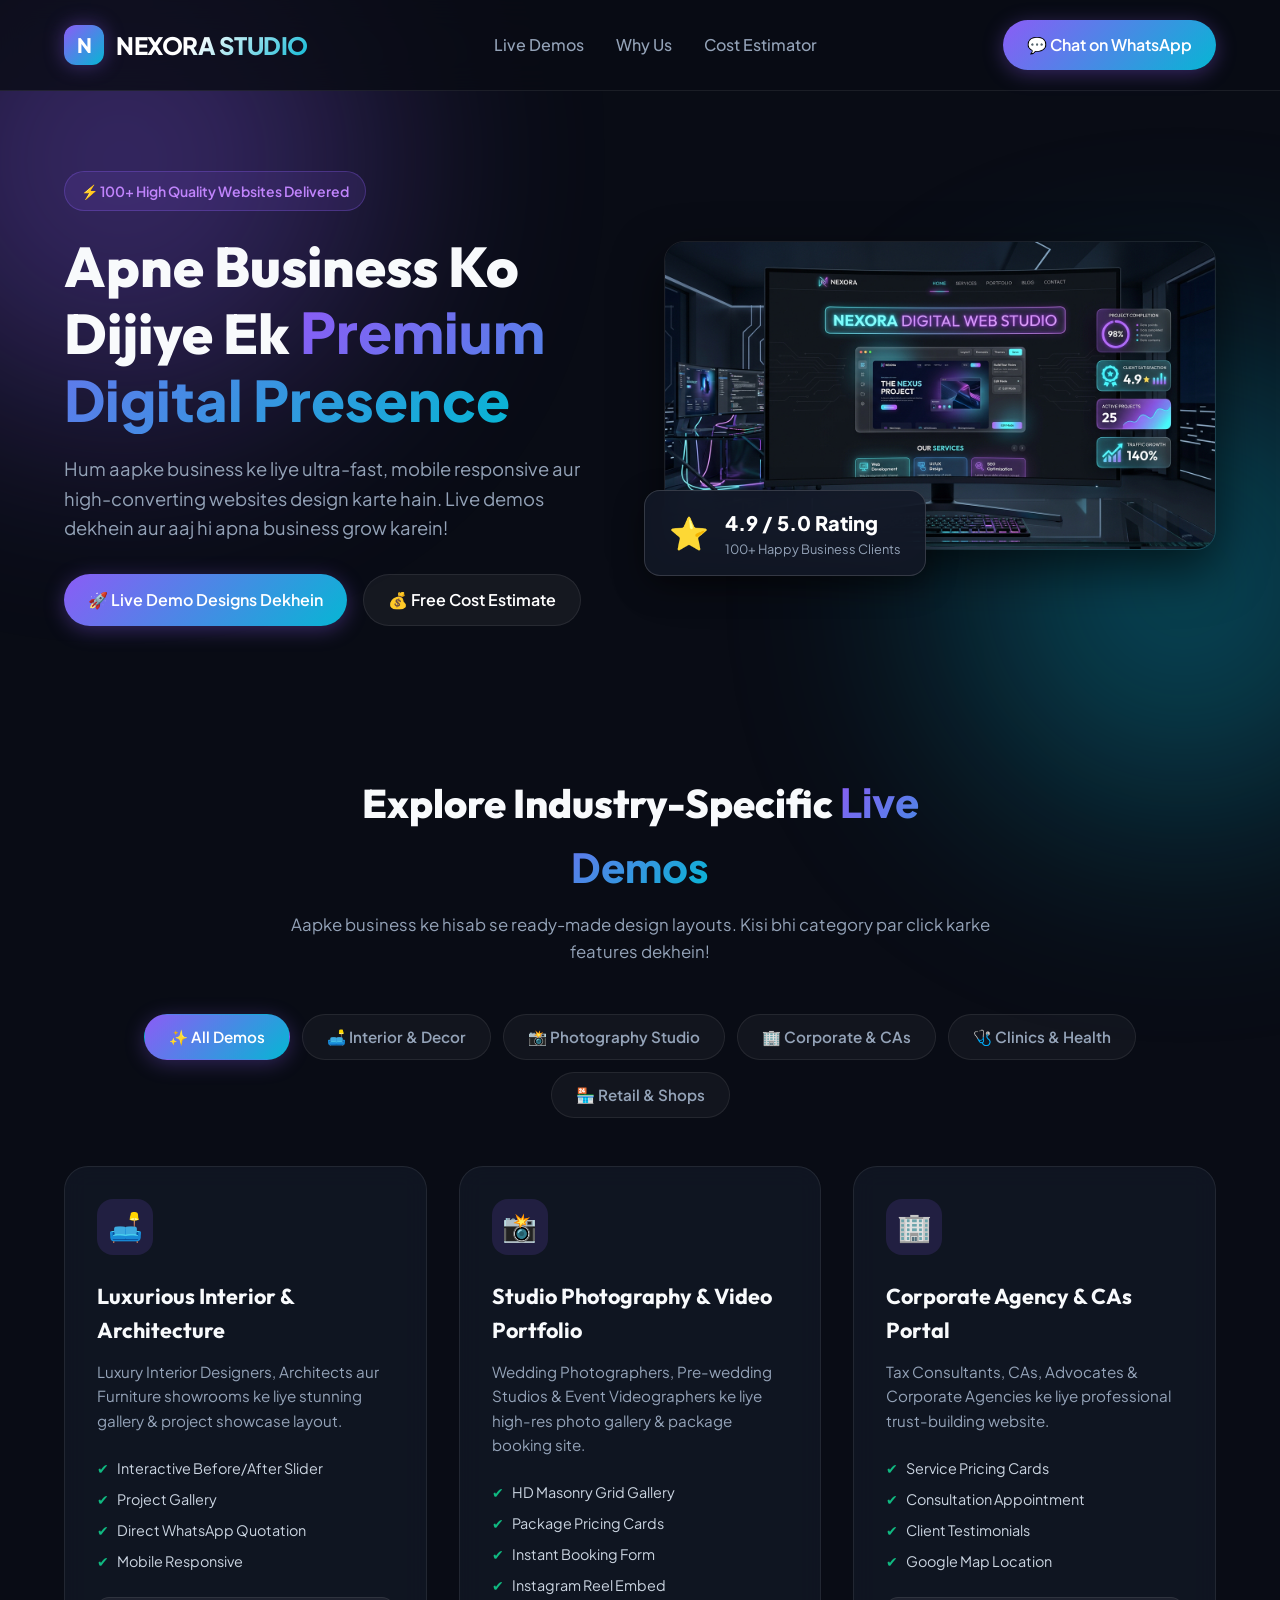
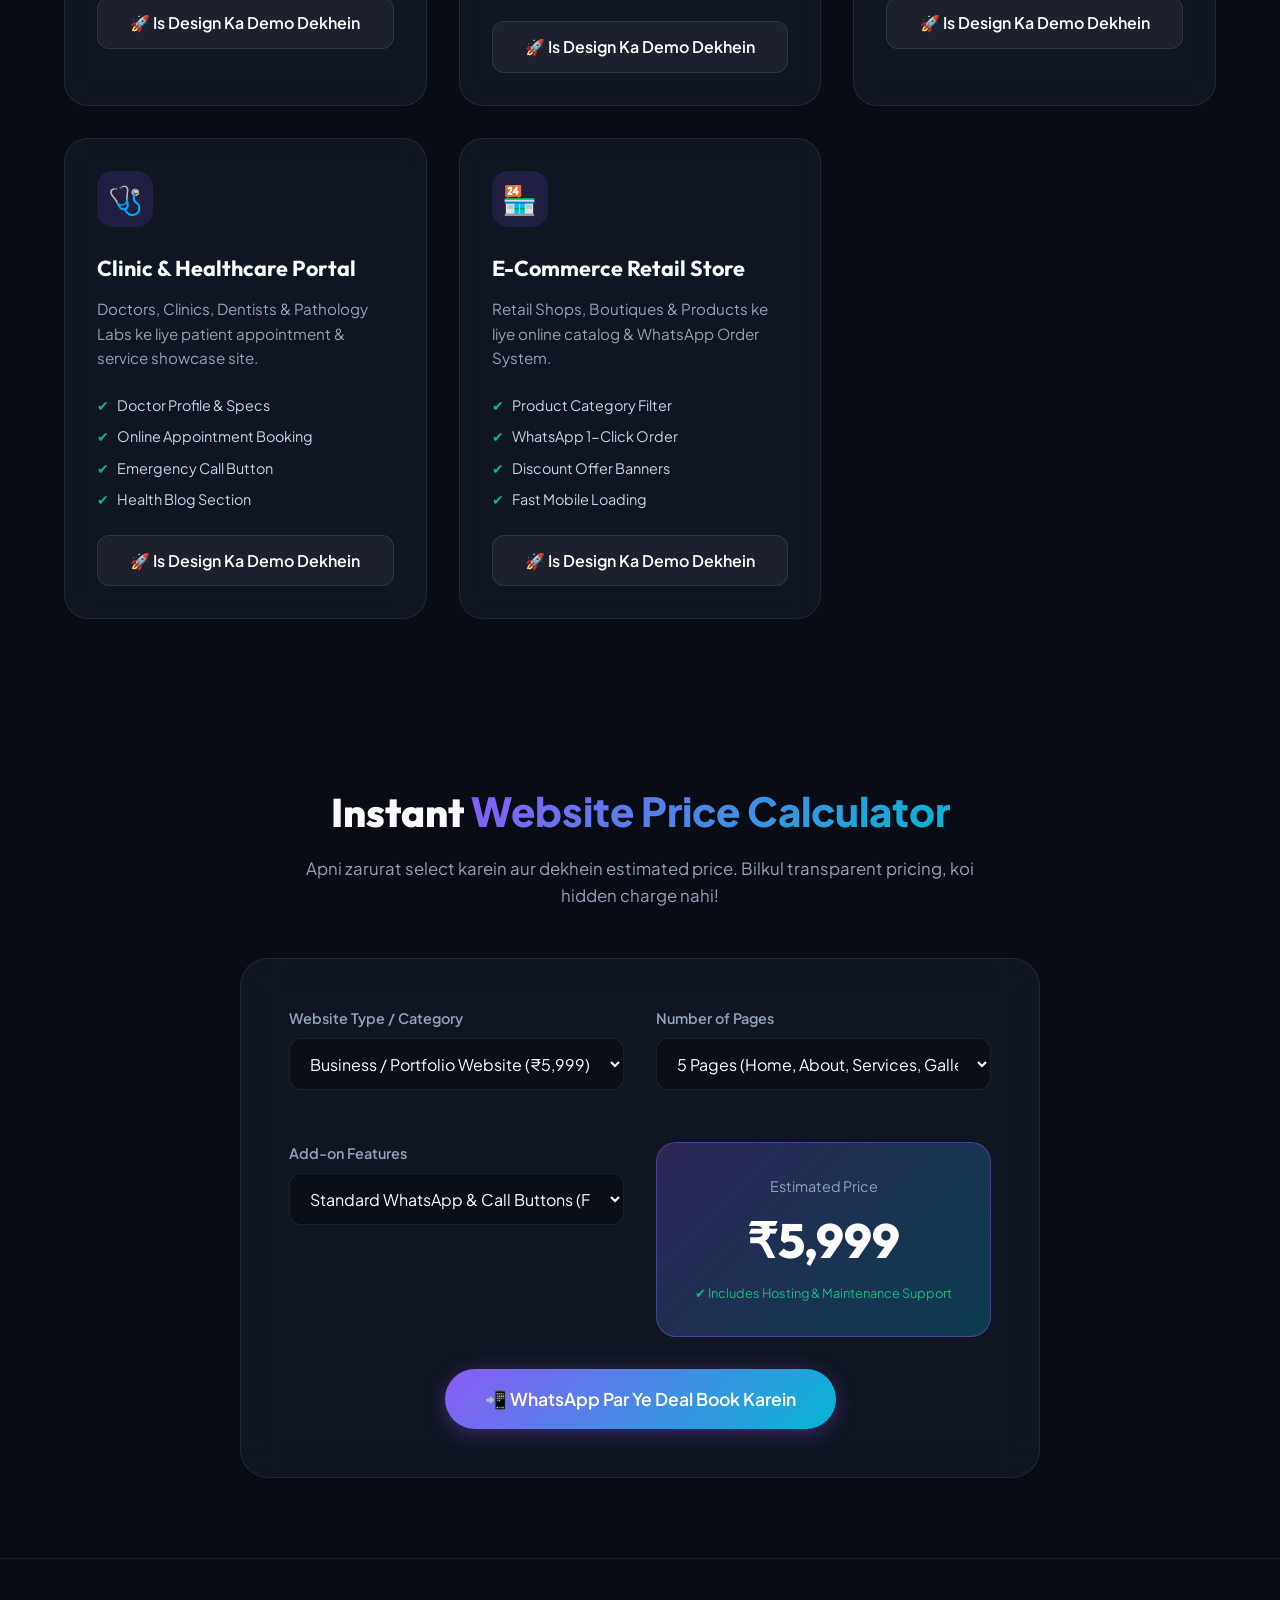
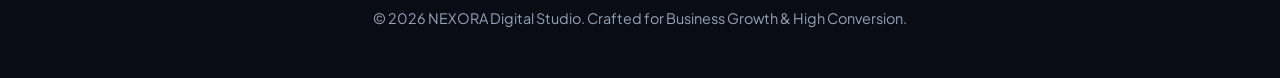
==== demo.html @ 4895cbcc "Update estimated price to ₹5,999 in cost calculator" ====
<!DOCTYPE html>
<html lang="en">
<head>
  <meta charset="UTF-8">
  <meta name="viewport" content="width=device-width, initial-scale=1.0">
  <title>NEXORA | Premium Web Design & Development Studio</title>
  <meta name="description" content="NEXORA Web Design Studio - High-converting modern websites for business growth. Mobile responsive, super fast, and SEO optimized.">
  <link rel="stylesheet" href="styles.css">
</head>
<body>

  <!-- Background Orbs -->
  <div class="bg-orb bg-orb-1"></div>
  <div class="bg-orb bg-orb-2"></div>

  <!-- Navigation -->
  <nav class="navbar">
    <a href="#" class="brand">
      <div class="brand-icon">N</div>
      <span class="brand-name">NEXORA STUDIO</span>
    </a>
    <ul class="nav-links">
      <li><a href="#showcase" class="nav-link">Live Demos</a></li>
      <li><a href="#features" class="nav-link">Why Us</a></li>
      <li><a href="#calculator" class="nav-link">Cost Estimator</a></li>
    </ul>
    <a href="https://wa.me/918429930881?text=Hi%20NEXORA!%20I%20want%20a%20website%20for%20my%20business." target="_blank" class="btn-primary">
      💬 Chat on WhatsApp
    </a>
  </nav>

  <!-- Hero Section -->
  <section class="hero">
    <div class="hero-content">
      <div class="hero-tag">
        ⚡ 100+ High Quality Websites Delivered
      </div>
      <h1 class="hero-title">
        Apne Business Ko Dijiye Ek <span class="gradient-text">Premium Digital Presence</span>
      </h1>
      <p class="hero-subtitle">
        Hum aapke business ke liye ultra-fast, mobile responsive aur high-converting websites design karte hain. Live demos dekhein aur aaj hi apna business grow karein!
      </p>
      <div class="hero-cta-group">
        <a href="#showcase" class="btn-primary">🚀 Live Demo Designs Dekhein</a>
        <a href="#calculator" class="btn-secondary">💰 Free Cost Estimate</a>
      </div>
    </div>
    <div class="hero-image-wrapper">
      <img src="assets/hero.jpg" alt="NEXORA Web Studio UI Preview" class="hero-img">
      <div class="stat-badge">
        <div class="stat-icon">⭐</div>
        <div>
          <div class="stat-val">4.9 / 5.0 Rating</div>
          <div class="stat-lbl">100+ Happy Business Clients</div>
        </div>
      </div>
    </div>
  </section>

  <!-- Live Showcase Category Tabs -->
  <section class="section" id="showcase">
    <div class="section-header">
      <h2 class="section-title">Explore Industry-Specific <span class="gradient-text">Live Demos</span></h2>
      <p class="section-desc">Aapke business ke hisab se ready-made design layouts. Kisi bhi category par click karke features dekhein!</p>
    </div>

    <!-- Category Filter Tabs -->
    <div class="tabs-container">
      <button class="tab-btn active" data-category="all">✨ All Demos</button>
      <button class="tab-btn" data-category="interior">🛋️ Interior & Decor</button>
      <button class="tab-btn" data-category="photo">📸 Photography Studio</button>
      <button class="tab-btn" data-category="corporate">🏢 Corporate & CAs</button>
      <button class="tab-btn" data-category="health">🩺 Clinics & Health</button>
      <button class="tab-btn" data-category="retail">🏪 Retail & Shops</button>
    </div>

    <!-- Demo Cards Grid -->
    <div class="cards-grid" id="cards-container">
      <!-- Cards rendered via JS -->
    </div>
  </section>

  <!-- Cost Estimator Calculator -->
  <section class="section" id="calculator">
    <div class="section-header">
      <h2 class="section-title">Instant <span class="gradient-text">Website Price Calculator</span></h2>
      <p class="section-desc">Apni zarurat select karein aur dekhein estimated price. Bilkul transparent pricing, koi hidden charge nahi!</p>
    </div>

    <div class="calculator-box">
      <div class="calc-grid">
        <div class="form-group">
          <label class="form-label">Website Type / Category</label>
          <select id="calc-type" class="form-control">
            <option value="business">Business / Portfolio Website (₹5,999)</option>
            <option value="ecommerce">E-Commerce / Online Store (₹7,999)</option>
            <option value="corporate">Corporate / Agency Portal (₹9,999)</option>
          </select>
        </div>

        <div class="form-group">
          <label class="form-label">Number of Pages</label>
          <select id="calc-pages" class="form-control">
            <option value="1">Single Page (Landing Page)</option>
            <option value="5" selected>5 Pages (Home, About, Services, Gallery, Contact)</option>
            <option value="10">10+ Pages (Full Custom Website)</option>
          </select>
        </div>

        <div class="form-group">
          <label class="form-label">Add-on Features</label>
          <select id="calc-addon" class="form-control">
            <option value="basic">Standard WhatsApp & Call Buttons (FREE)</option>
            <option value="seo">SEO & Google Search Indexing (+₹1,000)</option>
            <option value="full">SEO + Speed Optimization + Free Domain (+₹2,000)</option>
          </select>
        </div>

        <div class="price-display">
          <div style="font-size: 0.9rem; color: var(--text-muted); margin-bottom: 0.25rem;">Estimated Price</div>
          <div class="price-val" id="total-price">₹5,999</div>
          <div style="font-size: 0.8rem; color: #10b981; margin-top: 0.25rem;">✔ Includes Hosting & Maintenance Support</div>
        </div>
      </div>

      <div style="text-align: center;">
        <a id="btn-book-quote" href="#" target="_blank" class="btn-primary" style="font-size: 1.1rem; padding: 1rem 2.5rem;">
          📲 WhatsApp Par Ye Deal Book Karein
        </a>
      </div>
    </div>
  </section>

  <!-- Footer -->
  <footer>
    <p>© 2026 NEXORA Digital Studio. Crafted for Business Growth & High Conversion.</p>
  </footer>

  <script src="script.js"></script>
</body>
</html>
---- styles.css ----
@import url('https://fonts.googleapis.com/css2?family=Outfit:wght@300;400;500;600;700;800&family=Plus+Jakarta+Sans:wght@400;500;600;700&display=swap');

:root {
  --bg-dark: #090c15;
  --bg-card: rgba(18, 24, 38, 0.75);
  --border-card: rgba(255, 255, 255, 0.08);
  --accent-purple: #8b5cf6;
  --accent-cyan: #06b6d4;
  --accent-emerald: #10b981;
  --gradient-primary: linear-gradient(135deg, #8b5cf6 0%, #06b6d4 100%);
  --gradient-glow: linear-gradient(135deg, rgba(139, 92, 246, 0.25) 0%, rgba(6, 182, 212, 0.25) 100%);
  --text-main: #f8fafc;
  --text-muted: #94a3b8;
}

* {
  margin: 0;
  padding: 0;
  box-sizing: border-box;
  font-family: 'Plus Jakarta Sans', sans-serif;
}

body {
  background-color: var(--bg-dark);
  color: var(--text-main);
  overflow-x: hidden;
  line-height: 1.6;
}

h1, h2, h3, h4, h5, h6, .brand-logo {
  font-family: 'Outfit', sans-serif;
}

/* Background Glowing Orbs */
.bg-orb {
  position: fixed;
  border-radius: 50%;
  filter: blur(120px);
  z-index: -1;
  pointer-events: none;
  opacity: 0.35;
}

.bg-orb-1 {
  top: -10%;
  left: -10%;
  width: 500px;
  height: 500px;
  background: #8b5cf6;
}

.bg-orb-2 {
  top: 40%;
  right: -10%;
  width: 450px;
  height: 450px;
  background: #06b6d4;
}

/* Navbar */
.navbar {
  display: flex;
  justify-content: space-between;
  align-items: center;
  padding: 1.25rem 5%;
  position: sticky;
  top: 0;
  z-index: 100;
  background: rgba(9, 12, 21, 0.8);
  backdrop-filter: blur(16px);
  border-bottom: 1px solid var(--border-card);
}

.brand {
  display: flex;
  align-items: center;
  gap: 0.75rem;
  text-decoration: none;
}

.brand-icon {
  width: 40px;
  height: 40px;
  background: var(--gradient-primary);
  border-radius: 12px;
  display: flex;
  align-items: center;
  justify-content: center;
  color: #fff;
  font-size: 1.25rem;
  font-weight: 800;
  box-shadow: 0 0 20px rgba(139, 92, 246, 0.4);
}

.brand-name {
  font-size: 1.5rem;
  font-weight: 800;
  letter-spacing: -0.5px;
  background: linear-gradient(135deg, #fff 40%, var(--accent-cyan));
  -webkit-background-clip: text;
  -webkit-text-fill-color: transparent;
}

.nav-links {
  display: flex;
  align-items: center;
  gap: 2rem;
  list-style: none;
}

.nav-link {
  color: var(--text-muted);
  text-decoration: none;
  font-weight: 500;
  transition: color 0.3s;
}

.nav-link:hover {
  color: #fff;
}

.btn-primary {
  background: var(--gradient-primary);
  color: #fff;
  padding: 0.75rem 1.5rem;
  border-radius: 50px;
  text-decoration: none;
  font-weight: 600;
  display: inline-flex;
  align-items: center;
  gap: 0.5rem;
  border: none;
  cursor: pointer;
  box-shadow: 0 4px 20px rgba(139, 92, 246, 0.35);
  transition: all 0.3s ease;
}

.btn-primary:hover {
  transform: translateY(-2px);
  box-shadow: 0 8px 30px rgba(6, 182, 212, 0.45);
}

/* Hero Section */
.hero {
  padding: 5rem 5% 4rem;
  display: grid;
  grid-template-columns: 1fr 1fr;
  gap: 3rem;
  align-items: center;
}

.hero-tag {
  display: inline-flex;
  align-items: center;
  gap: 0.5rem;
  padding: 0.5rem 1rem;
  background: rgba(139, 92, 246, 0.12);
  border: 1px solid rgba(139, 92, 246, 0.3);
  border-radius: 50px;
  color: #c084fc;
  font-size: 0.875rem;
  font-weight: 600;
  margin-bottom: 1.5rem;
}

.hero-title {
  font-size: 3.5rem;
  line-height: 1.15;
  font-weight: 800;
  margin-bottom: 1.25rem;
}

.gradient-text {
  background: var(--gradient-primary);
  -webkit-background-clip: text;
  -webkit-text-fill-color: transparent;
}

.hero-subtitle {
  color: var(--text-muted);
  font-size: 1.15rem;
  margin-bottom: 2rem;
  max-width: 540px;
}

.hero-cta-group {
  display: flex;
  gap: 1rem;
  flex-wrap: wrap;
}

.btn-secondary {
  background: rgba(255, 255, 255, 0.05);
  border: 1px solid var(--border-card);
  color: #fff;
  padding: 0.75rem 1.5rem;
  border-radius: 50px;
  text-decoration: none;
  font-weight: 600;
  display: inline-flex;
  align-items: center;
  gap: 0.5rem;
  transition: all 0.3s;
}

.btn-secondary:hover {
  background: rgba(255, 255, 255, 0.12);
}

.hero-image-wrapper {
  position: relative;
}

.hero-img {
  width: 100%;
  border-radius: 20px;
  box-shadow: 0 20px 50px rgba(0, 0, 0, 0.6);
  border: 1px solid var(--border-card);
}

.stat-badge {
  position: absolute;
  bottom: -20px;
  left: -20px;
  background: rgba(18, 24, 38, 0.9);
  backdrop-filter: blur(20px);
  border: 1px solid rgba(255, 255, 255, 0.15);
  padding: 1rem 1.5rem;
  border-radius: 16px;
  display: flex;
  align-items: center;
  gap: 1rem;
  box-shadow: 0 10px 30px rgba(0, 0, 0, 0.4);
}

.stat-icon {
  font-size: 2rem;
}

.stat-val {
  font-size: 1.25rem;
  font-weight: 800;
  color: #fff;
}

.stat-lbl {
  font-size: 0.8rem;
  color: var(--text-muted);
}

/* Category Filter Showcase Section */
.section {
  padding: 5rem 5%;
}

.section-header {
  text-align: center;
  max-width: 700px;
  margin: 0 auto 3rem;
}

.section-title {
  font-size: 2.5rem;
  margin-bottom: 0.75rem;
  font-weight: 800;
}

.section-desc {
  color: var(--text-muted);
  font-size: 1.05rem;
}

.tabs-container {
  display: flex;
  justify-content: center;
  gap: 0.75rem;
  flex-wrap: wrap;
  margin-bottom: 3rem;
}

.tab-btn {
  padding: 0.75rem 1.5rem;
  background: rgba(255, 255, 255, 0.04);
  border: 1px solid var(--border-card);
  border-radius: 50px;
  color: var(--text-muted);
  font-size: 0.95rem;
  font-weight: 600;
  cursor: pointer;
  transition: all 0.3s;
}

.tab-btn.active, .tab-btn:hover {
  background: var(--gradient-primary);
  color: #fff;
  border-color: transparent;
  box-shadow: 0 4px 20px rgba(139, 92, 246, 0.3);
}

.cards-grid {
  display: grid;
  grid-template-columns: repeat(auto-fit, minmax(320px, 1fr));
  gap: 2rem;
}

.card {
  background: var(--bg-card);
  border: 1px solid var(--border-card);
  border-radius: 24px;
  padding: 2rem;
  backdrop-filter: blur(12px);
  transition: all 0.4s ease;
  position: relative;
  overflow: hidden;
}

.card:hover {
  transform: translateY(-8px);
  border-color: rgba(139, 92, 246, 0.4);
  box-shadow: 0 20px 40px rgba(0, 0, 0, 0.5);
}

.card-icon {
  width: 56px;
  height: 56px;
  background: rgba(139, 92, 246, 0.15);
  border-radius: 16px;
  display: flex;
  align-items: center;
  justify-content: center;
  font-size: 1.75rem;
  margin-bottom: 1.5rem;
}

.card-title {
  font-size: 1.35rem;
  font-weight: 700;
  margin-bottom: 0.75rem;
}

.card-text {
  color: var(--text-muted);
  font-size: 0.95rem;
  margin-bottom: 1.5rem;
}

.feature-list {
  list-style: none;
  margin-bottom: 1.5rem;
}

.feature-item {
  display: flex;
  align-items: center;
  gap: 0.5rem;
  font-size: 0.9rem;
  color: #cbd5e1;
  margin-bottom: 0.5rem;
}

.feature-check {
  color: var(--accent-emerald);
}

.card-btn {
  width: 100%;
  padding: 0.75rem;
  background: rgba(255, 255, 255, 0.06);
  border: 1px solid var(--border-card);
  border-radius: 12px;
  color: #fff;
  font-weight: 600;
  cursor: pointer;
  transition: all 0.3s;
  text-align: center;
  text-decoration: none;
  display: block;
}

.card-btn:hover {
  background: var(--accent-purple);
  border-color: var(--accent-purple);
}

/* Interactive Calculator Section */
.calculator-box {
  background: var(--bg-card);
  border: 1px solid var(--border-card);
  border-radius: 28px;
  padding: 3rem;
  max-width: 800px;
  margin: 0 auto;
  backdrop-filter: blur(20px);
}

.calc-grid {
  display: grid;
  grid-template-columns: 1fr 1fr;
  gap: 2rem;
  margin-bottom: 2rem;
}

.form-group {
  margin-bottom: 1.25rem;
}

.form-label {
  display: block;
  font-size: 0.9rem;
  color: var(--text-muted);
  margin-bottom: 0.5rem;
  font-weight: 600;
}

.form-control {
  width: 100%;
  padding: 0.85rem 1rem;
  background: rgba(0, 0, 0, 0.3);
  border: 1px solid var(--border-card);
  border-radius: 12px;
  color: #fff;
  font-size: 1rem;
  outline: none;
}

.form-control:focus {
  border-color: var(--accent-purple);
}

.price-display {
  background: var(--gradient-glow);
  border: 1px solid rgba(139, 92, 246, 0.4);
  border-radius: 20px;
  padding: 2rem;
  text-align: center;
}

.price-val {
  font-size: 3rem;
  font-weight: 800;
  color: #fff;
  font-family: 'Outfit', sans-serif;
}

/* Footer */
footer {
  padding: 3rem 5%;
  border-top: 1px solid var(--border-card);
  text-align: center;
  color: var(--text-muted);
  font-size: 0.9rem;
}

@media (max-width: 768px) {
  .hero {
    grid-template-columns: 1fr;
    text-align: center;
  }

  .hero-title {
    font-size: 2.5rem;
  }

  .hero-cta-group {
    justify-content: center;
  }

  .calc-grid {
    grid-template-columns: 1fr;
  }

  .stat-badge {
    position: static;
    margin-top: 1.5rem;
  }
}
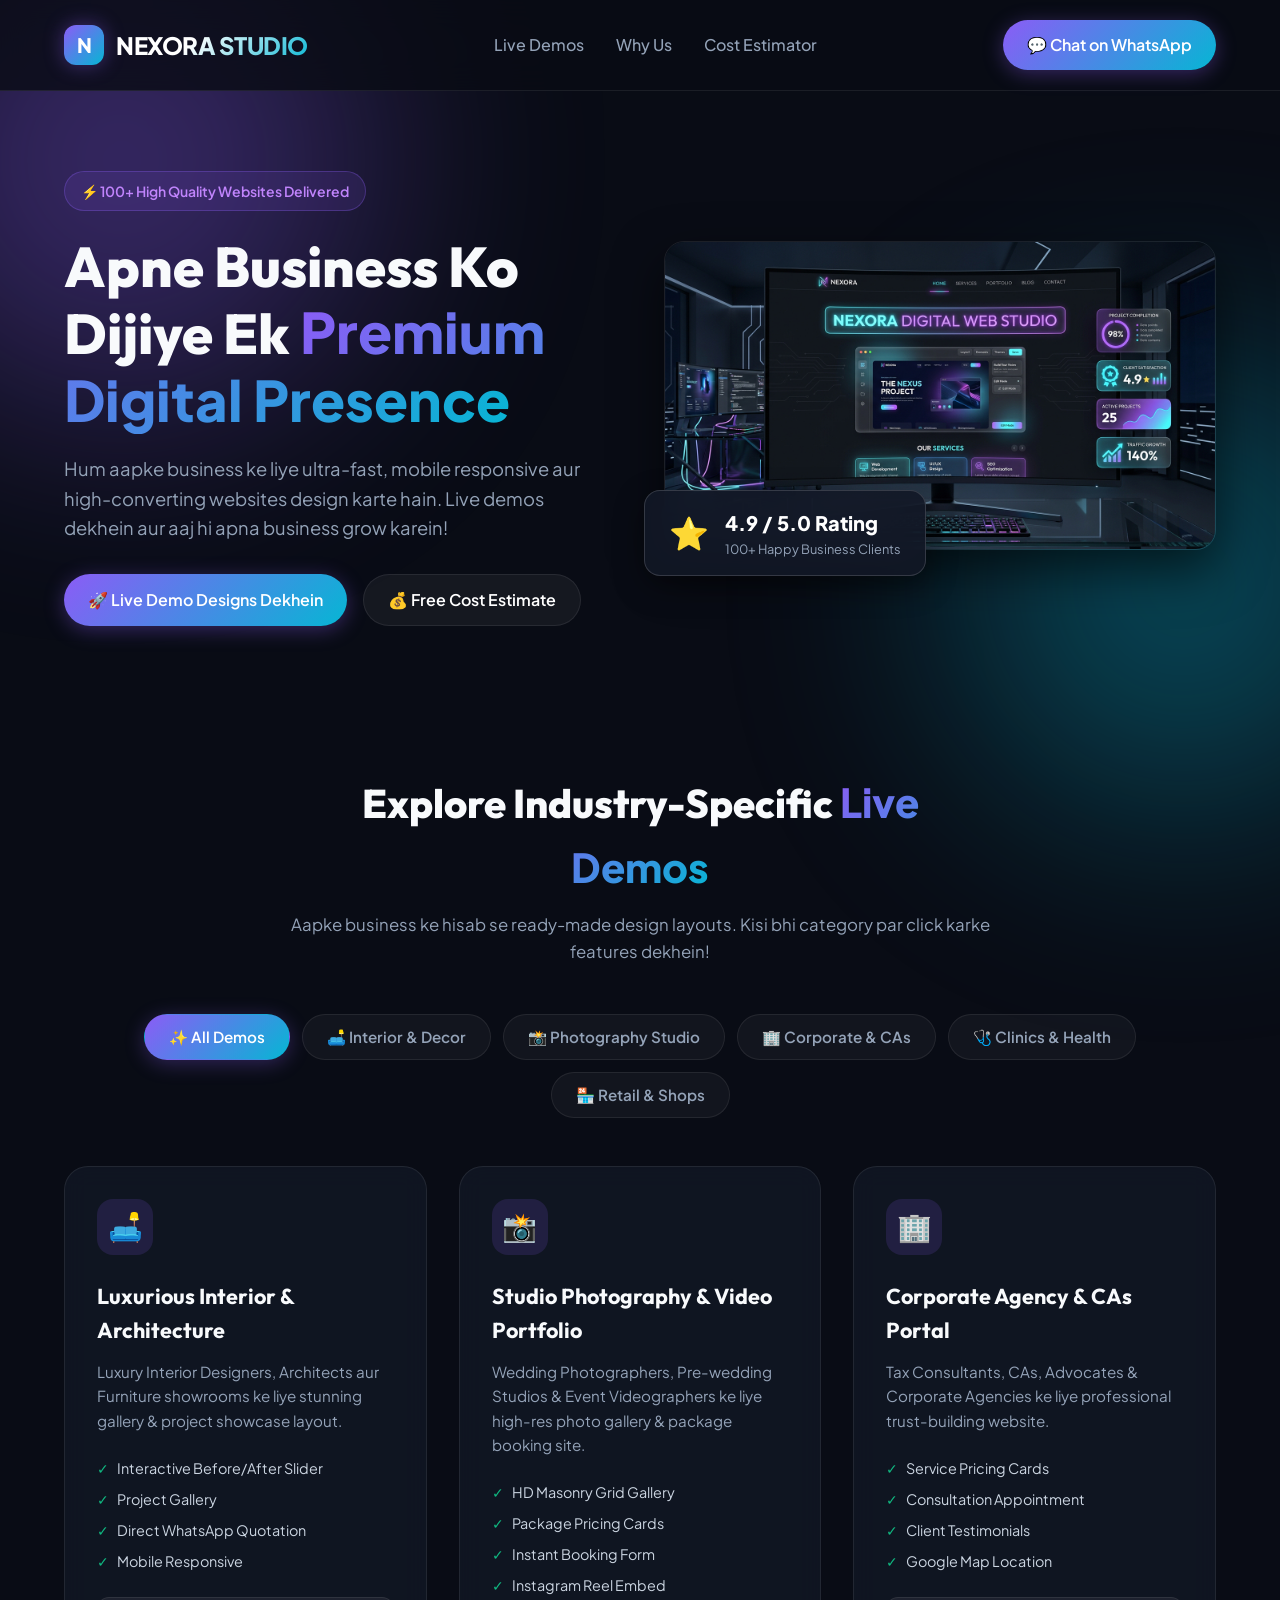
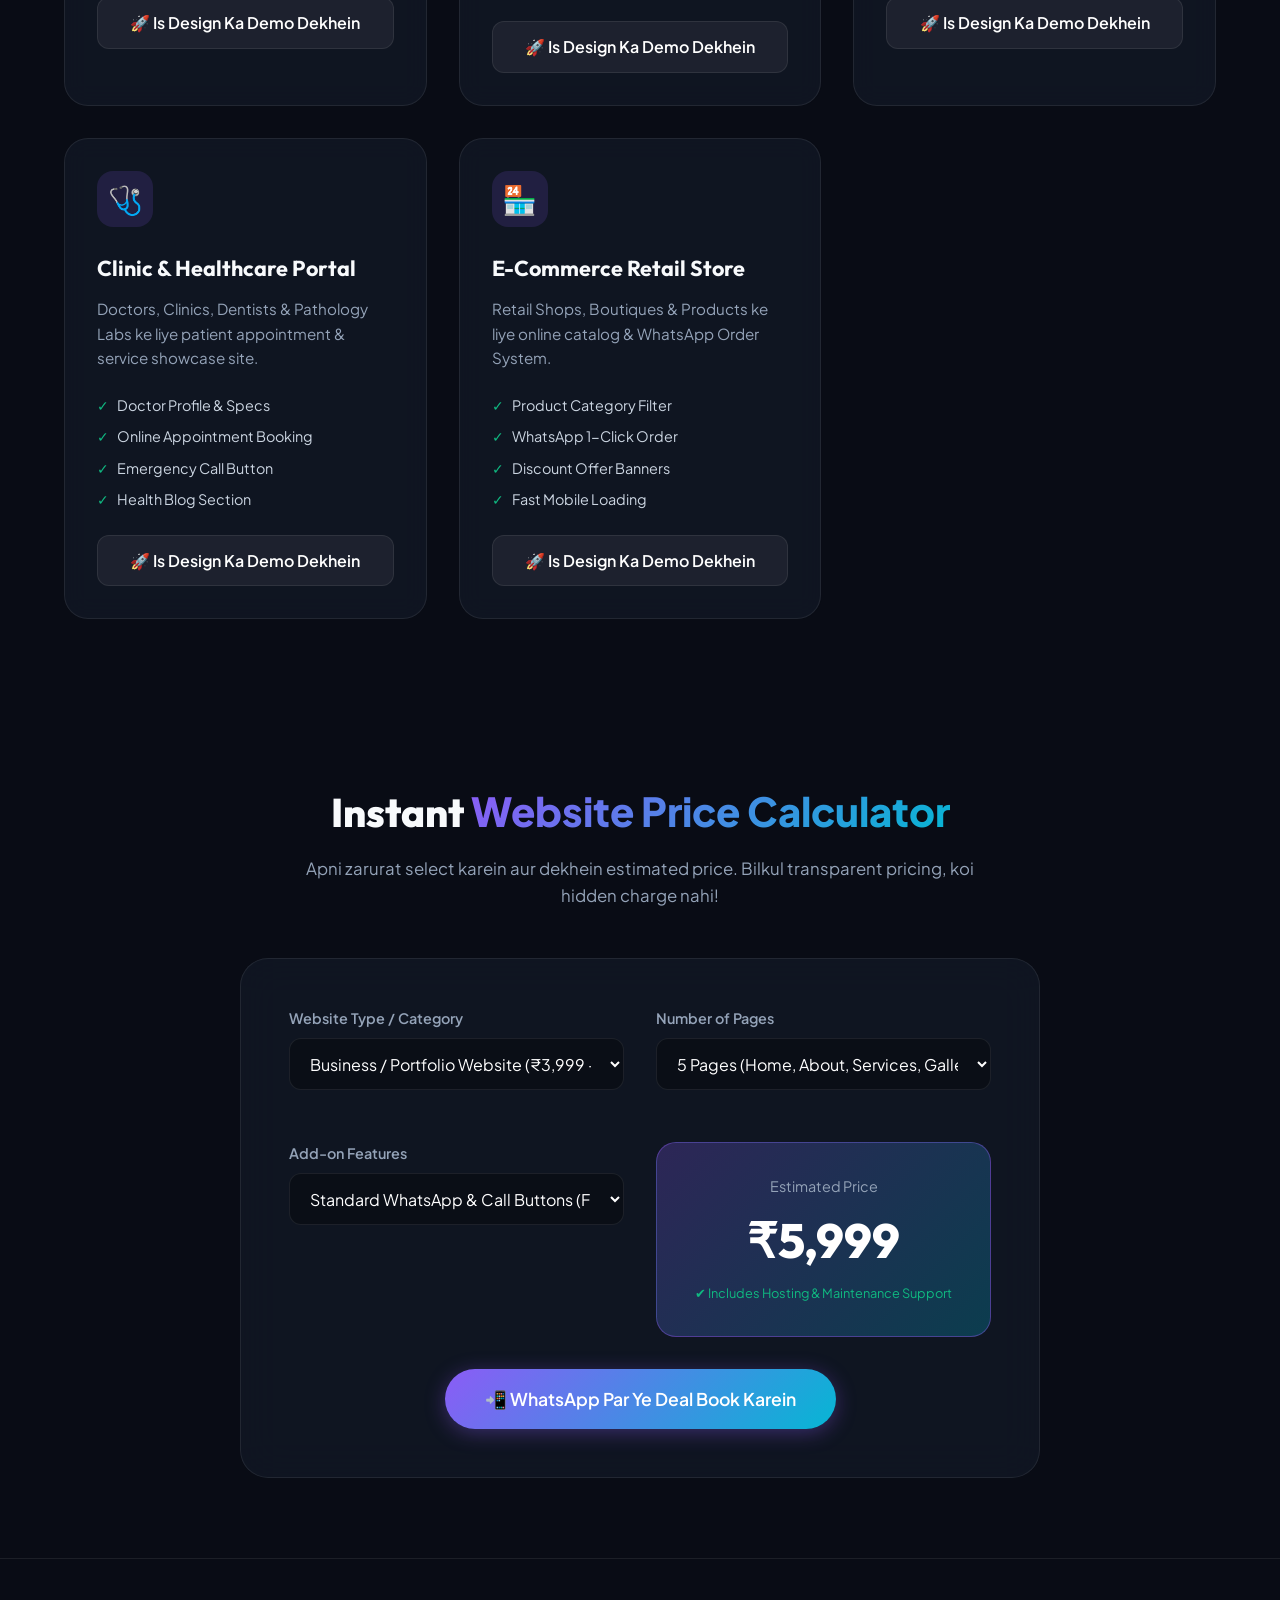
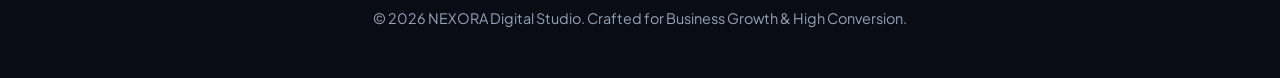
==== commit 0473ef64: "Update price range to ₹3,999 - ₹5,999 for Business website" ====
--- a/demo.html
+++ b/demo.html
@@ -93,9 +93,9 @@
         <div class="form-group">
           <label class="form-label">Website Type / Category</label>
           <select id="calc-type" class="form-control">
-            <option value="business">Business / Portfolio Website (₹5,999)</option>
-            <option value="ecommerce">E-Commerce / Online Store (₹7,999)</option>
-            <option value="corporate">Corporate / Agency Portal (₹9,999)</option>
+            <option value="business">Business / Portfolio Website (₹3,999 - ₹5,999)</option>
+            <option value="ecommerce">E-Commerce / Online Store (₹7,999 - ₹9,999)</option>
+            <option value="corporate">Corporate / Agency Portal (₹9,999 - ₹14,999)</option>
           </select>
         </div>
 
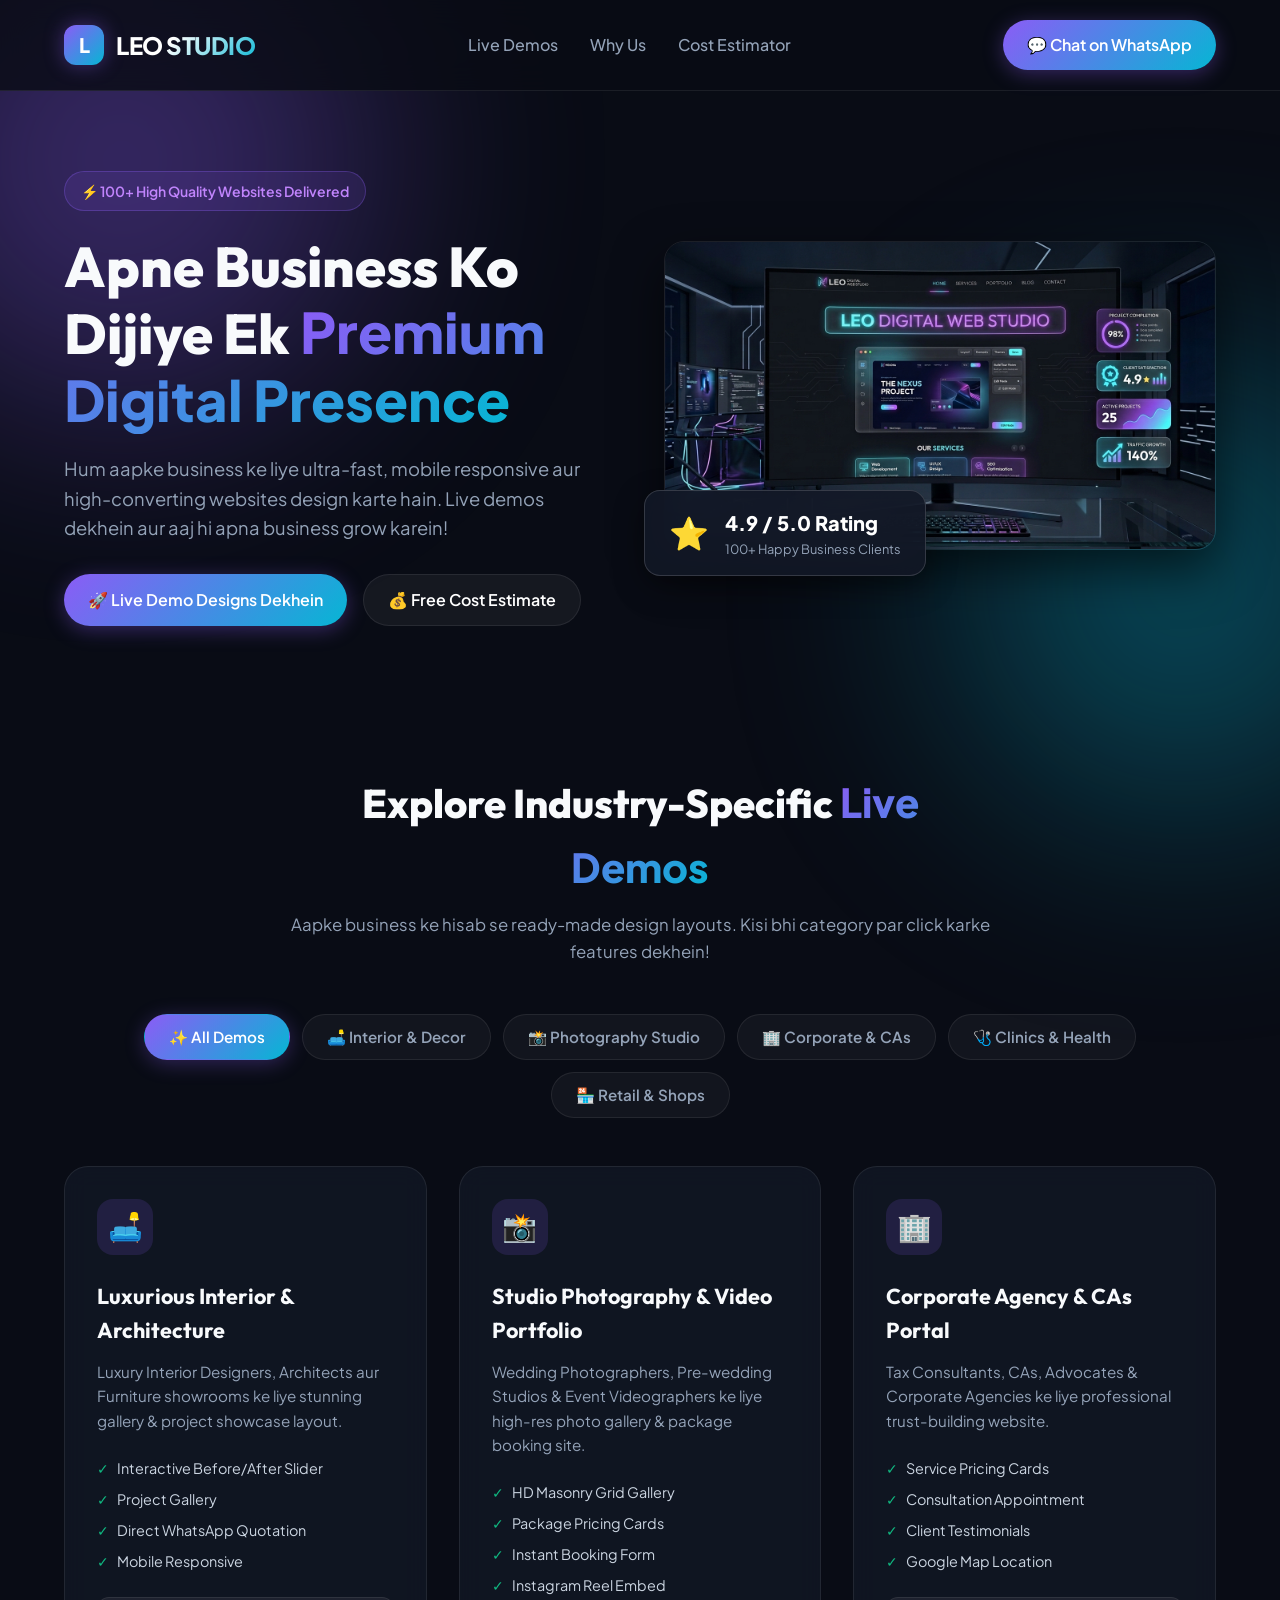
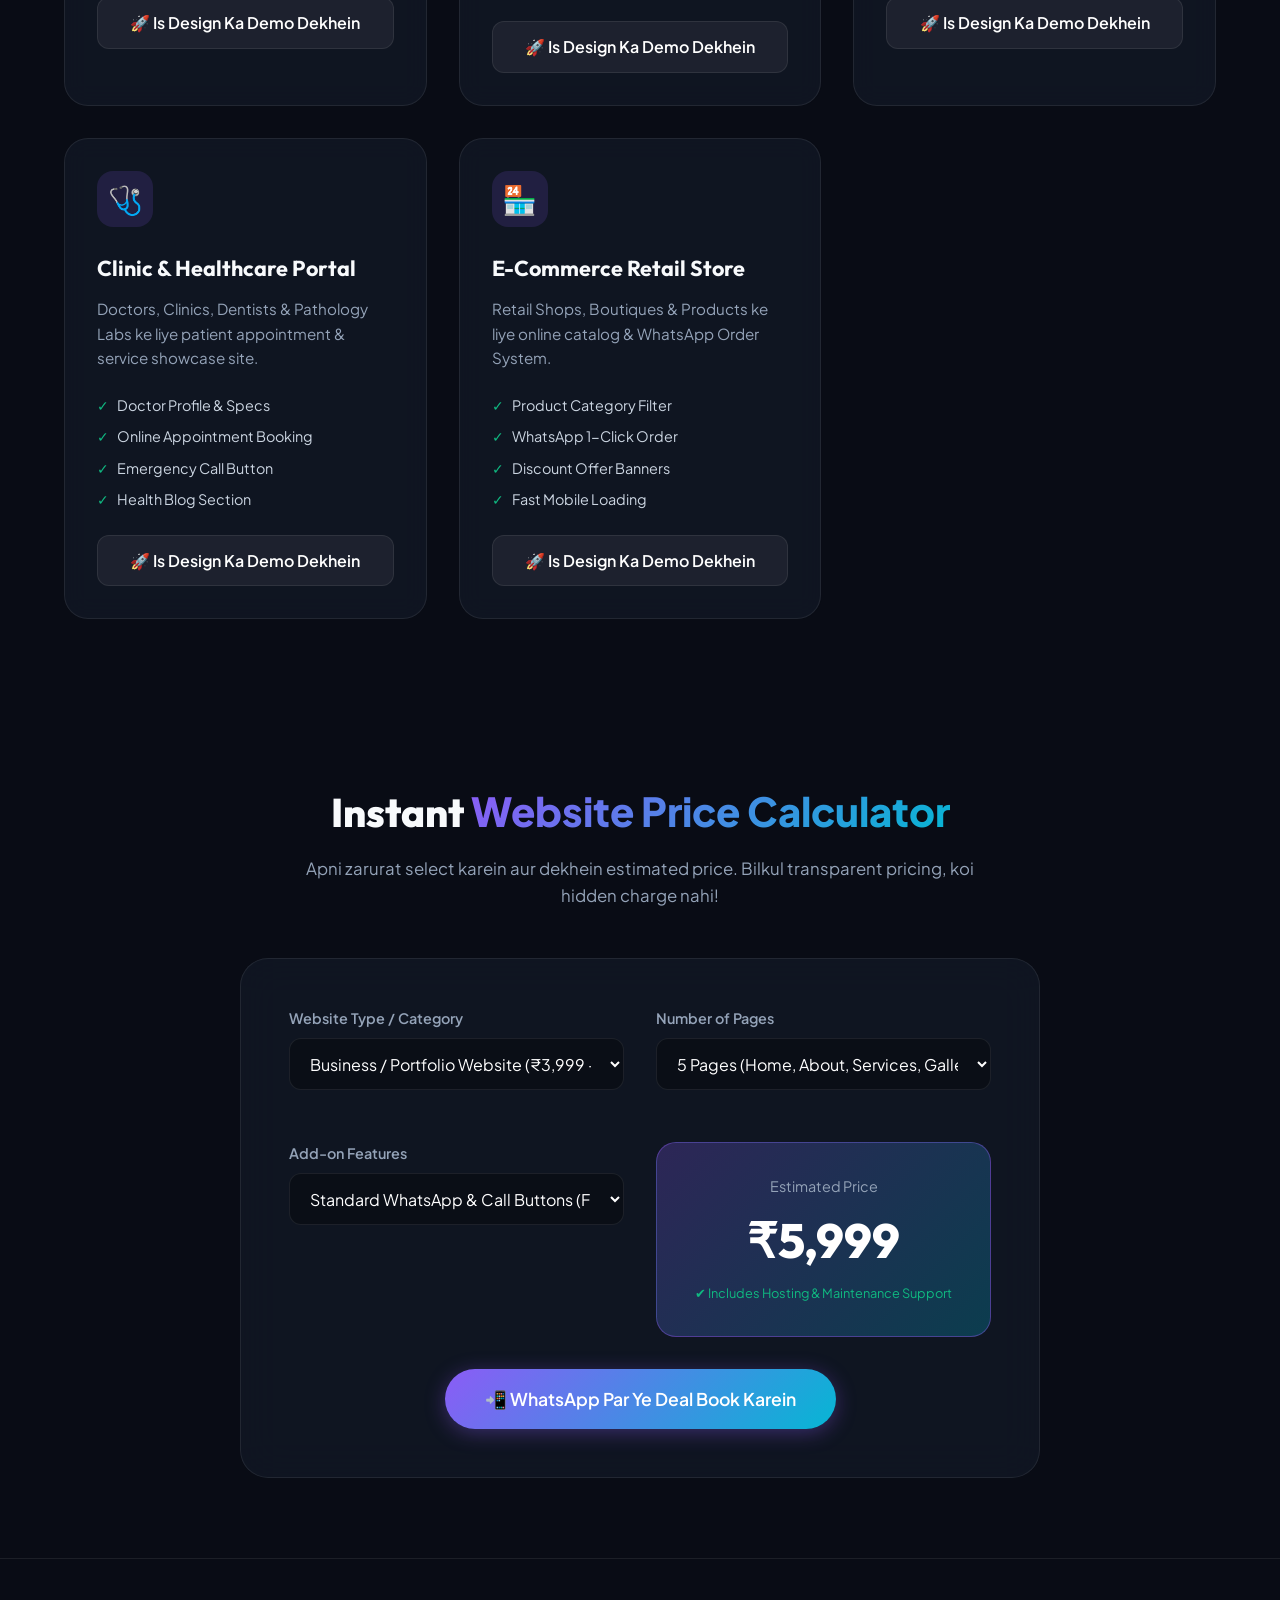
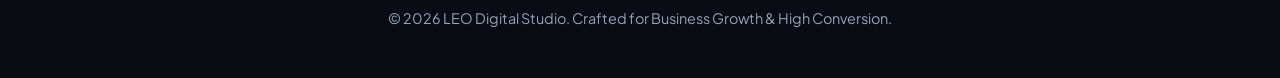
==== commit 045e9dc5: "Update hero image and brand text to LEO STUDIO" ====
--- a/demo.html
+++ b/demo.html
@@ -3,8 +3,8 @@
 <head>
   <meta charset="UTF-8">
   <meta name="viewport" content="width=device-width, initial-scale=1.0">
-  <title>NEXORA | Premium Web Design & Development Studio</title>
-  <meta name="description" content="NEXORA Web Design Studio - High-converting modern websites for business growth. Mobile responsive, super fast, and SEO optimized.">
+  <title>LEO | Premium Web Design & Development Studio</title>
+  <meta name="description" content="LEO Web Design Studio - High-converting modern websites for business growth. Mobile responsive, super fast, and SEO optimized.">
   <link rel="stylesheet" href="styles.css">
 </head>
 <body>
@@ -16,15 +16,15 @@
   <!-- Navigation -->
   <nav class="navbar">
     <a href="#" class="brand">
-      <div class="brand-icon">N</div>
-      <span class="brand-name">NEXORA STUDIO</span>
+      <div class="brand-icon">L</div>
+      <span class="brand-name">LEO STUDIO</span>
     </a>
     <ul class="nav-links">
       <li><a href="#showcase" class="nav-link">Live Demos</a></li>
       <li><a href="#features" class="nav-link">Why Us</a></li>
       <li><a href="#calculator" class="nav-link">Cost Estimator</a></li>
     </ul>
-    <a href="https://wa.me/918429930881?text=Hi%20NEXORA!%20I%20want%20a%20website%20for%20my%20business." target="_blank" class="btn-primary">
+    <a href="https://wa.me/918429930881?text=Hi%20LEO!%20I%20want%20a%20website%20for%20my%20business." target="_blank" class="btn-primary">
       💬 Chat on WhatsApp
     </a>
   </nav>
@@ -47,7 +47,7 @@
       </div>
     </div>
     <div class="hero-image-wrapper">
-      <img src="assets/hero.jpg" alt="NEXORA Web Studio UI Preview" class="hero-img">
+      <img src="assets/hero.jpg" alt="LEO Web Studio UI Preview" class="hero-img">
       <div class="stat-badge">
         <div class="stat-icon">⭐</div>
         <div>
@@ -134,7 +134,7 @@
 
   <!-- Footer -->
   <footer>
-    <p>© 2026 NEXORA Digital Studio. Crafted for Business Growth & High Conversion.</p>
+    <p>© 2026 LEO Digital Studio. Crafted for Business Growth & High Conversion.</p>
   </footer>
 
   <script src="script.js"></script>
